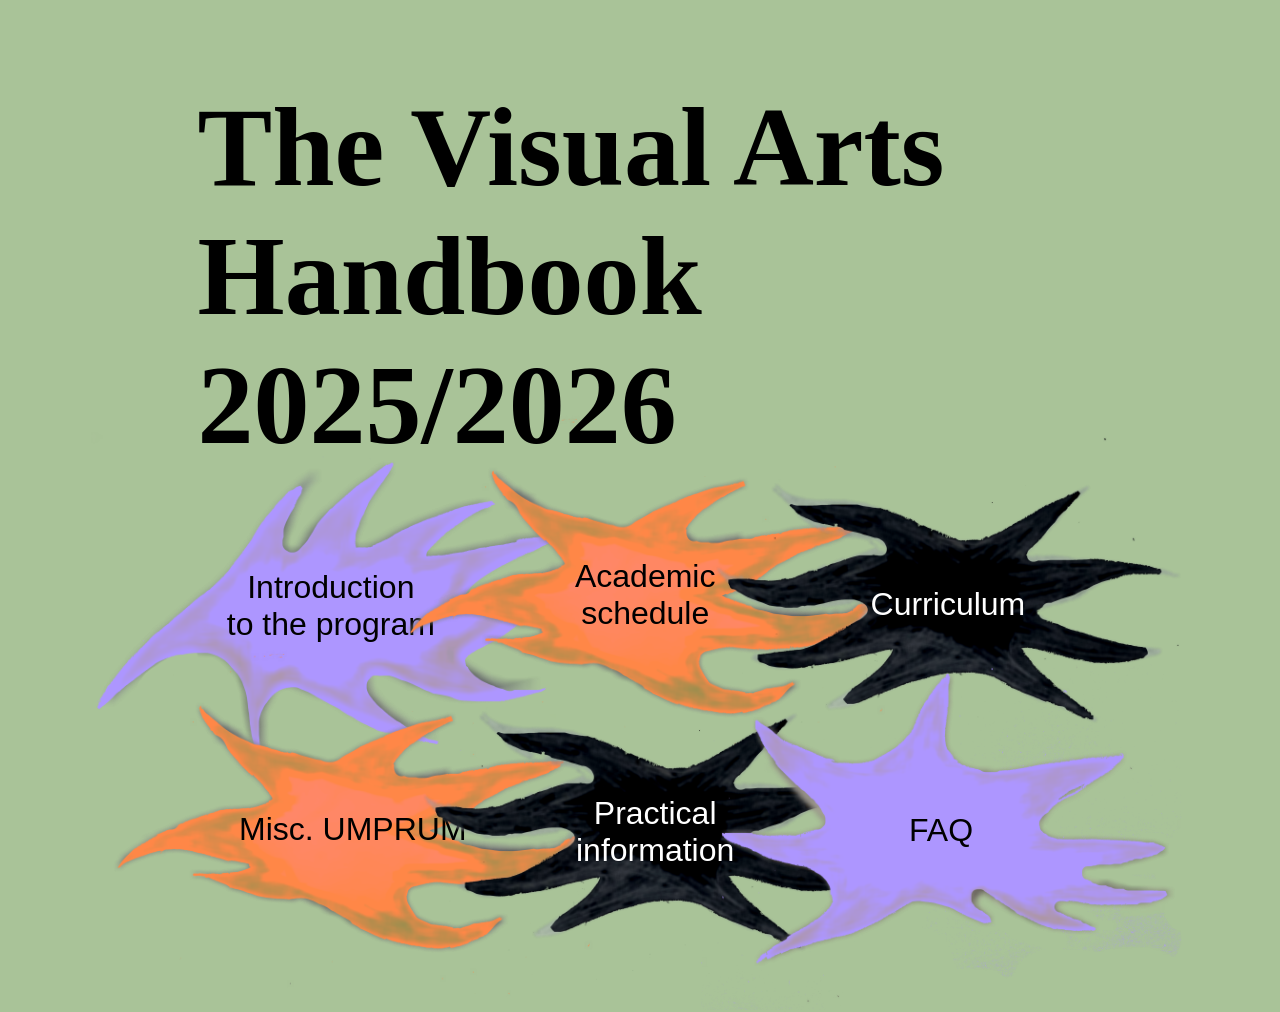
==== index.html @ 767b4739 "Adding FAQ" ====
<!DOCTYPE html>
<html lang="en">
<head>
    <meta charset="UTF-8">
    <meta name="viewport" content="width=device-width, initial-scale=1.0">
    <meta http-equiv="X-UA-Compatible" content="ie=edge">
    <link rel="stylesheet" type="text/css" href="./resources/css/index.css">
    <script src="./resources/js/script.js"></script>
    <title>Visual Arts Handbook</title>

</head>
<body>
<div class="navbar">
    <div class="nav-left">
        <a href="index.html">home</a>
    </div>
    <div class="nav-right">
    </div>
</div>
<div class="inside-body">
<div class="title-homepage">
    The Visual Arts Handbook 2025/2026
</div>
<div class="wrapper-index">
<!--    <div class="card-index" data-submenu="[{'text':'About UMPRUM','href':'intro.html'},-->
<!--                    {'text':'About VA','href':'intro.html#about-va'},-->
<!--                    {'text':'History VA','href':'intro.html#history-va'}]">-->
<!--        <p class="card-text">Introduction <br>to the program</p>-->
<!--        <img src="./resources/img/shape1.png" class="card-bg">-->
<!--    </div>-->
    <div class="card-index">
        <a href="intro.html">
        <p class="card-text">Introduction <br>to the program</p>
        <img src="./resources/img/shape1.png" class="card-bg">
        </a>
    </div>
    <div class="card-index">
        <a href="schedule.html">
        <p class="card-text">Academic <br>schedule</p>
        <img src="./resources/img/shape2.png" class="card-bg">
        </a>
    </div>
    <div class="card-index">
        <a href="curriculum.html">
        <p class="card-text" style="color: white;">Curriculum</p>
        <img src="./resources/img/shape3.png" class="card-bg">
        </a>
    </div>
    <div class="card-index">
        <a href="misc.html">
        <p class="card-text">Misc. UMPRUM</p>
        <img src="./resources/img/shape2.png" class="card-bg">
        </a>
    </div>
    <div class="card-index">
        <a href="mustknow.html" style="color: white;">
        <p class="card-text">Practical <br>information</p>
        <img src="./resources/img/shape3.png" class="card-bg">
        </a>
    </div>
<!--    <div class="card-index">-->
<!--        <p class="card-text">Life in Prague</p>-->
<!--        <img src="./resources/img/index_shape6.png" class="card-bg">-->
<!--    </div>-->
    <div class="card-index">
        <p class="card-text">FAQ</p>
        <img src="./resources/img/shape4.png" class="card-bg">


    </div>

    <ul class="card-subindex" id="global-submenu"></ul>
</div>
</div>

</body>
</html>
---- resources/css/index.css ----
/* FONTS */
@font-face {
    font-family: "Titan One";
    src: url("../fonts/TitanOne-Regular.ttf");
    font-weight: 400;
    font-style: normal;
}

@font-face {
    font-family: "Umprum";
    src: url("../fonts/umprum_regular.otf") format("opentype");
    font-weight: 400;
    font-style: normal;
}

@font-face {
    font-family: "Umprum";
    src: url("../fonts/umprum_bold.otf") format("opentype");
    font-weight: 700;
    font-style: normal;
}

@font-face {
    font-family: "Umprum";
    src: url("../fonts/umprum_regularitalic.otf") format("opentype");
    font-weight: 400;
    font-style: italic;
}

@font-face {
    font-family: "Umprum";
    src: url("../fonts/umprum_bolditalic.otf") format("opentype");
    font-weight: 700;
    font-style: italic;
}

/* STYLE */
body {
    font-family: Umprum, Arial, sans-serif;
    background-color: #a9c398;
}
h1 {
    font-size: 2rem;
}

img {
}
.section-big section{
    scroll-margin-top: 5rem;
    margin-bottom: 6rem;
}

a {
    text-decoration-line: underline;
    text-decoration-color: #9eff1f;
    text-decoration-thickness: 3px;
    color: black;
    font-weight: bold;
}

li {
    margin-bottom: 0.5rem;
}

.inside-body {
    margin: 5rem 15% 0 15%;
}
.card-subindex a {
    text-decoration: none;
    color: #9eff1f;
}

.card-text:hover {
    font-style: italic;
}

.navbar {
    position: fixed;
    top: 0;
    left: 0;
    right: 0;
    width: 100%;
    background-color: black;
    display: flex;
    justify-content: space-between;
    padding: 0.1rem 0.5rem;
    box-sizing: border-box;
    font-size: 1rem;
    z-index: 1000;
    font-size: 1.2rem;
    padding-left: 0.5rem;
    padding-right: 0.5rem;
    transform: translateY(-100%);
    border: solid 1px orangered;
}

.navbar.visible {
    transform: translateY(0); /* slide down */
}


.navbar a{
    text-decoration: none;
    color: orangered;
    border-left: solid 1px orangered;
    border-right: solid 1px orangered;
}

.nav-right {
    display: flex;
    gap: 2rem;
    padding-right: 1rem;
}
.nav-left {
    padding-right: 1rem;
}

.title-homepage {
    /*font-family: "Titan One", serif;*/
    font-family: "Umprum";
    font-weight: bold;
    position: relative;
    top: 0.2rem;
    margin: 0 auto;
    font-size: 7rem;
    padding-bottom: 3rem;
    z-index: 5;
}

.title1-section {
    font-size: 4rem;
    position: relative;
    top: 0.2rem;
    margin: 0 auto;
    padding-bottom: 2.4rem;
    z-index: 5;
}
.title2-section {
    font-size: 3rem;
    position: relative;
    top: 0.2rem;
    margin: 0 auto;
    padding-bottom: 2rem;
    z-index: 5;
}
.title3-section {
    font-size: 1.5rem;
    top: 0.2rem;
}

.subtitle1-section {
    font-size: 1.6rem;
    font-style: italic;
    line-height: 1.05;
}
.subtitle2-section {
    font-size: 1.2rem;
    line-height: 1.05;
}

.title-subsection {
    font-size: 1.2rem;
    text-decoration: underline;
    font-weight: bold;
}

.wrapper-index {
    display: grid;
    grid-template-columns: repeat(auto-fit, minmax(250px, 1fr));
    grid-gap: 3rem;
    grid-row-gap: 4rem;
    font-size: 2rem;
}

.card-index {
    box-sizing: border-box;         /* keeps border inside the min-height */
    text-align: center;
    display: flex;
    align-items: center;    /* vertical centering */
    justify-content: center; /* horizontal centering */
}
.card-index a {
    font-weight: normal;
    text-decoration: none;
}

.card-text {
    position: relative;
    z-index: 10;
}

/* background image img for the landing-page cards */
.card-bg {
    position: absolute;
    z-index: 0;
    width: 30rem;
    height: auto;
    top: 50%;
    left: 50%;
    transform: translate(-50%, -50%); /* center on the middle of the card */
    pointer-events: none; /* so it doesn’t block mouse events on the text */
    /*filter: brightness(0) invert(1);*/
}

.card-subindex {
    position: absolute;
    top: 0;          /* align with top of card-text */
    left: 100%;      /* place it to the right of card-text */
    list-style: none;
    padding: 0;
    margin: 0;
    display: none;   /* hidden until toggled */
    z-index: 1000;
}

.card-subindex li {
    background-color: black;
    color: white !important;
    padding: 8px 12px;
    /*margin: 4px 0;*/
    border-radius: 40%;
    max-width: 15rem;
    min-height: 5rem;
    text-align: center;
    font-size: 1.5rem;
}

/* visible state */
.card-subindex.show {
    display: block;
}

.corps-two-column-left {
    display: grid;
    gap: 4rem;
    grid-template-columns: 2fr 1fr;
}

.corps-two-column-right {
    display: grid;
    gap: 20px;
    grid-template-columns: 1fr 2fr;
}

.corps-column-right {
    padding: 10px;
}

.corps-two-column-thin-right {
    display: grid;
    grid-template-columns: 1fr 1fr;
    margin-left: 5rem;
    gap: 50px;
}

.corps-two-columns {
    display: grid;
    grid-template-columns: repeat(auto-fit, minmax(300px, 1fr));
    gap: 4rem;

}

.corps-calendar-item {
    /*display: grid;*/
    /*!*!*grid-template-columns: 20% 1fr; !* day number + event text *!*!*!*/
    /*!*grid-template-columns: minmax(20%, 30%) 1fr;*!*/
    display: flex;
    font-size: 0.9rem;
    margin-bottom: 4rem;
    align-items: end;
    gap: 1rem;
}

.day {
    flex: 0 0 auto;   /* width depends on content */
    max-width: 30%;   /* optional cap */
    font-size: 6rem;
    color: #9eff1f;
    line-height: 0.8;          /* prevent extra space around the digit */
    align-self: end;
    margin-bottom: -1rem;
}

.index-section {
    font-size: 4rem;
    margin-bottom: 4rem;
    border-bottom: 1rem solid #9eff1f;
    padding: 14px;

}
.index-section a {
    text-decoration: none;
}
.index-section a:hover {
    font-style: italic;
}

.faq {
    font-size: 1.2rem;
}


/* We need the alternating offsets only when there are columns, so only on laptop....*/
@media (min-width: 600px) {
    .corps-two-column-thin-right.variant-1 > :nth-child(2),
    .corps-three-columns.variant-1 > :nth-child(2) {
        margin-top: 4rem;
    }
    .corps-two-column-thin-right.variant-1 > :nth-child(5n),
    .corps-three-columns.variant-1 > :nth-child(5n) {
        margin-top: 5rem;
    }
    .corps-one-column-wave {
        display:grid;
        grid-template-columns: 1fr;
        max-width: 50rem;
        padding-right: 2rem;
    }
    .corps-one-column-wave > * {
        transition: transform 0.3s ease;
    }

    /* Default (left) */
    .corps-one-column-wave > :nth-child(4n + 1),
    .corps-one-column-wave > :nth-child(4n + 5) {
        transform: translateX(0);
    }

    /* Right-aligned group (2nd, 3rd, 4th in each cycle) */
    .corps-one-column-wave > :nth-child(4n + 2),
    .corps-one-column-wave > :nth-child(4n + 4) {
        transform: translateX(3rem);
    }
    .corps-one-column-wave > :nth-child(4n + 3) {
        transform: translateX(6rem);
    }

    .corps-align-down {
        align-self: end;
    }
    .corps-align-middle{
        align-self: center;
    }
    .corps-left-bleed{
        margin-left: -4rem;
    }
}

.corps-one-column-thin-right {
    width: 60%;
    margin-left: 5rem;
}

.corps-one-column-wide {
    width: 85%;
}

.corps-three-columns {
    display: grid;
    grid-template-columns: repeat(auto-fit, minmax(250px, 0.35fr));
    grid-gap: 3rem;
    /*grid-row-gap: 4rem;*/
    font-size: 0.9rem;
    line-height: 1.3;
}

.corps-two-column-thin-right img,
.corps-three-columns img,
.corps-two-column-left img{
    width: 120%;
    height: auto;
}
.corps-para-border {
    border: 0.1rem solid black;
    padding: 1rem;
}

.corps-left-offset {
    margin-left: 2rem;
}

.img-full-width {
    width: 100%;
    padding: 2rem 0 2rem 0;
}

.img-mid-width {
    width: 80%;
    padding: 2rem 0 2rem 0;
}
.img-banner {
    width: 100vw;
}

@media (min-width: 600px) {

}

.quote {
    font-size: 1.6rem;
    line-height: 1.1;
    margin-bottom: 3rem;
}

.diploma {
    color: #e4ffc2;
    font-style: italic;
}

@media (max-width: 480px) {
    .title-homepage {
        font-size: 3.5rem;
    }
    .inside-body{
        margin: 3rem 10% 0 10%;
    }

    .wrapper-index {
        grid-template-columns: repeat(auto-fit, minmax(100px, 1fr));
        grid-gap: 1.6rem;
        font-size: 1.5rem;
    }

    .card-bg {
        width: 13rem;
        height: auto;
    }
    .corps-two-column-left,
    .corps-two-column-right,
    .corps-two-column-thin-right {
        grid-template-columns: 1fr; /* single column */
    }
    .corps-one-column-thin-right,
    .corps-two-column-thin-right {
        width: 80%;
        margin-left: 2rem;
    }
    .corps-one-column-wide {
        width: 100%;
    }
    .card-subindex li {
        font-size: 1rem;
        max-width: 8rem;
        min-height: 3rem;

    }
    .navbar {
        font-size: 0.8rem;
    }
    .nav-right {
        gap: 0.5rem;
    };

    /* For images in grid shifted to the right */
    .corps-two-column-thin-right img{
        width: 90vw;          /* span the entire viewport width */
        max-width: none;       /* don’t restrict it */
        margin-left: -10%;    /* cancel out body/container margin */
    }

    .corps-three-columns img{
        width: 100vw;
        max-width: none;
        margin-left: -10%;
    }

    .quote {
        font-size: 1.4rem;
    }
    .title1-section{
        font-size: 3rem;
    }
    .title2-section {
        font-size: 2rem;
    }


}
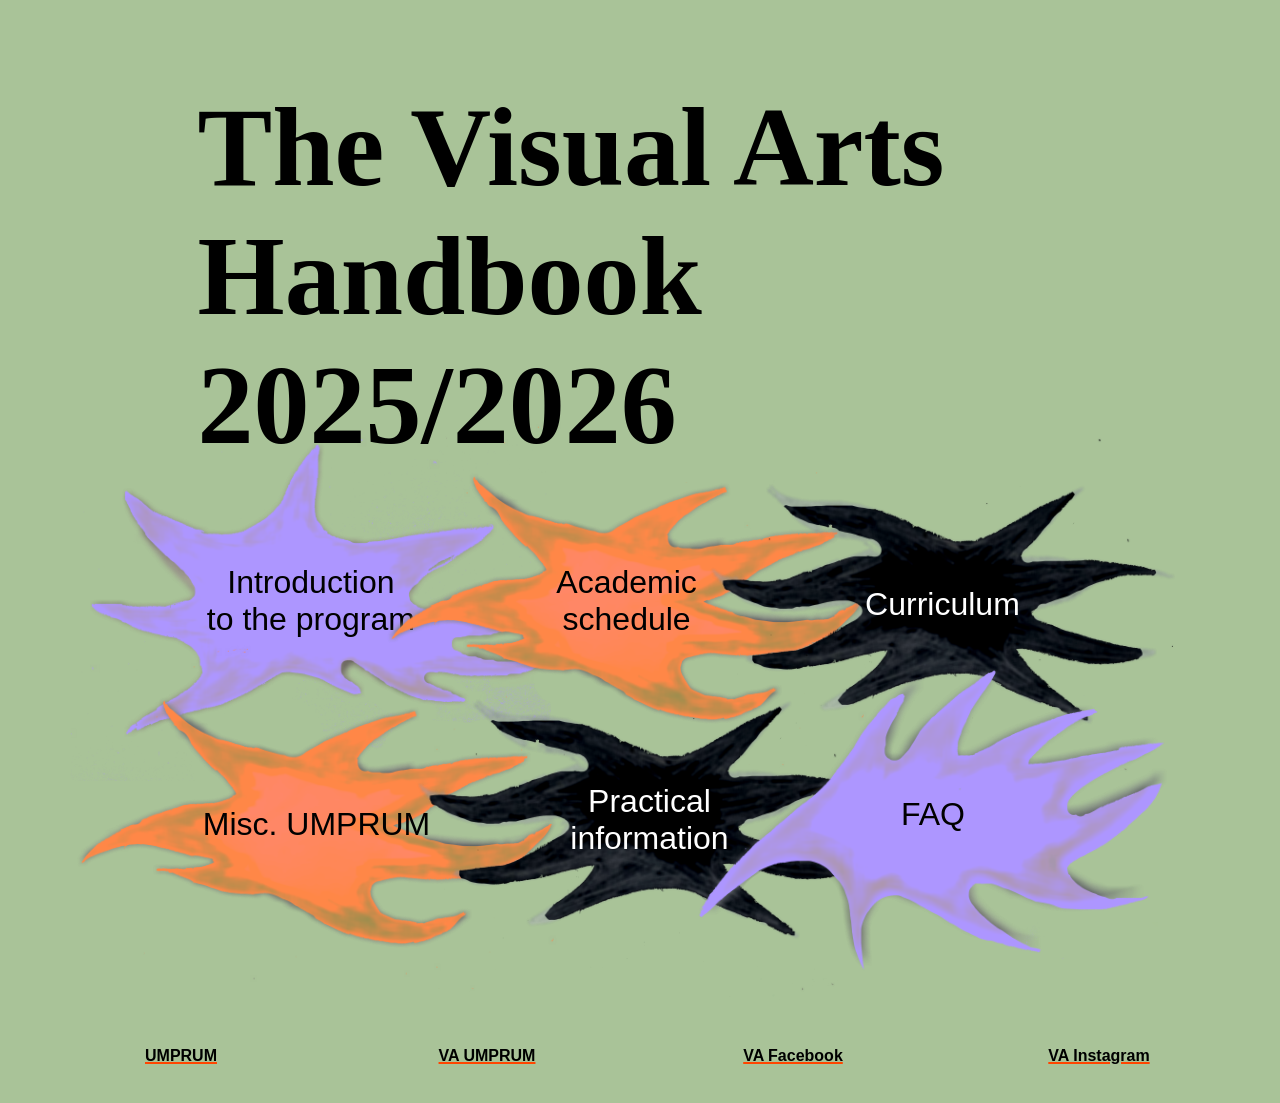
==== commit af27358c: "last changes" ====
--- a/index.html
+++ b/index.html
@@ -20,7 +20,7 @@
 </div>
 <div class="inside-body">
 <div class="title-homepage">
-    The Visual Arts Handbook 2025/2026
+    The  Visual Arts Handbook 2025/2026
 </div>
 <div class="wrapper-index">
 <!--    <div class="card-index" data-submenu="[{'text':'About UMPRUM','href':'intro.html'},-->
@@ -32,7 +32,7 @@
     <div class="card-index">
         <a href="intro.html">
         <p class="card-text">Introduction <br>to the program</p>
-        <img src="./resources/img/shape1.png" class="card-bg">
+        <img src="./resources/img/shape4.png" class="card-bg">
         </a>
     </div>
     <div class="card-index">
@@ -64,15 +64,23 @@
 <!--        <img src="./resources/img/index_shape6.png" class="card-bg">-->
 <!--    </div>-->
     <div class="card-index">
+        <a href="faq.html">
         <p class="card-text">FAQ</p>
-        <img src="./resources/img/shape4.png" class="card-bg">
-
+        <img src="./resources/img/shape1.png" class="card-bg">
+        </a>
 
     </div>
 
     <ul class="card-subindex" id="global-submenu"></ul>
 </div>
 </div>
+<footer class="footer">
+
+    <a class="footer-box" href="http://www.umprum.cz/en/">UMPRUM</a>
+    <a class="footer-box" href="http://www.umprum.cz/en/web/applicant/ma-program-in-english">VA UMPRUM</a>
+    <a class="footer-box" href="https://www.facebook.com/visualartsumprum/">VA Facebook</a>
+    <a class="footer-box" href="https://www.instagram.com/vaumprum">VA Instagram</a>
+</footer>
 
 </body>
 </html>
--- a/resources/css/index.css
+++ b/resources/css/index.css
@@ -46,7 +46,7 @@
 
 img {
 }
-.section-big section{
+.section-big {
     scroll-margin-top: 5rem;
     margin-bottom: 6rem;
 }
@@ -89,10 +89,8 @@
     font-size: 1rem;
     z-index: 1000;
     font-size: 1.2rem;
-    padding-left: 0.5rem;
-    padding-right: 0.5rem;
     transform: translateY(-100%);
-    border: solid 1px orangered;
+    border: solid 1px #f68e56;
 }
 
 .navbar.visible {
@@ -114,6 +112,7 @@
 }
 .nav-left {
     padding-right: 1rem;
+    padding-left:1rem;
 }
 
 .title-homepage {
@@ -287,8 +286,8 @@
     margin-bottom: 4rem;
     border-bottom: 1rem solid #9eff1f;
     padding: 14px;
-
-}
+}
+
 .index-section a {
     text-decoration: none;
 }
@@ -408,6 +407,24 @@
     font-style: italic;
 }
 
+.footer {
+    display: flex;
+    justify-content: space-between; /* spread across row */
+    margin-top: 8rem;
+    padding: 20px;
+}
+
+.footer-box {
+    flex: 1; /* each box takes equal space */
+    text-align: center; /* center text horizontally */
+    color: black;
+    padding: 10px;
+    text-decoration-line: underline;
+    text-decoration-color: orangered;
+    text-decoration-thickness: 2px;
+}
+
+
 @media (max-width: 480px) {
     .title-homepage {
         font-size: 3.5rem;
@@ -418,12 +435,12 @@
 
     .wrapper-index {
         grid-template-columns: repeat(auto-fit, minmax(100px, 1fr));
-        grid-gap: 1.6rem;
-        font-size: 1.5rem;
+        grid-gap: 1.8rem;
+        font-size: 1.2rem;
     }
 
     .card-bg {
-        width: 13rem;
+        width: 15rem;
         height: auto;
     }
     .corps-two-column-left,
@@ -474,6 +491,9 @@
     .title2-section {
         font-size: 2rem;
     }
+    .index-section {
+        font-size: 3rem;
+    }
 
 
 }
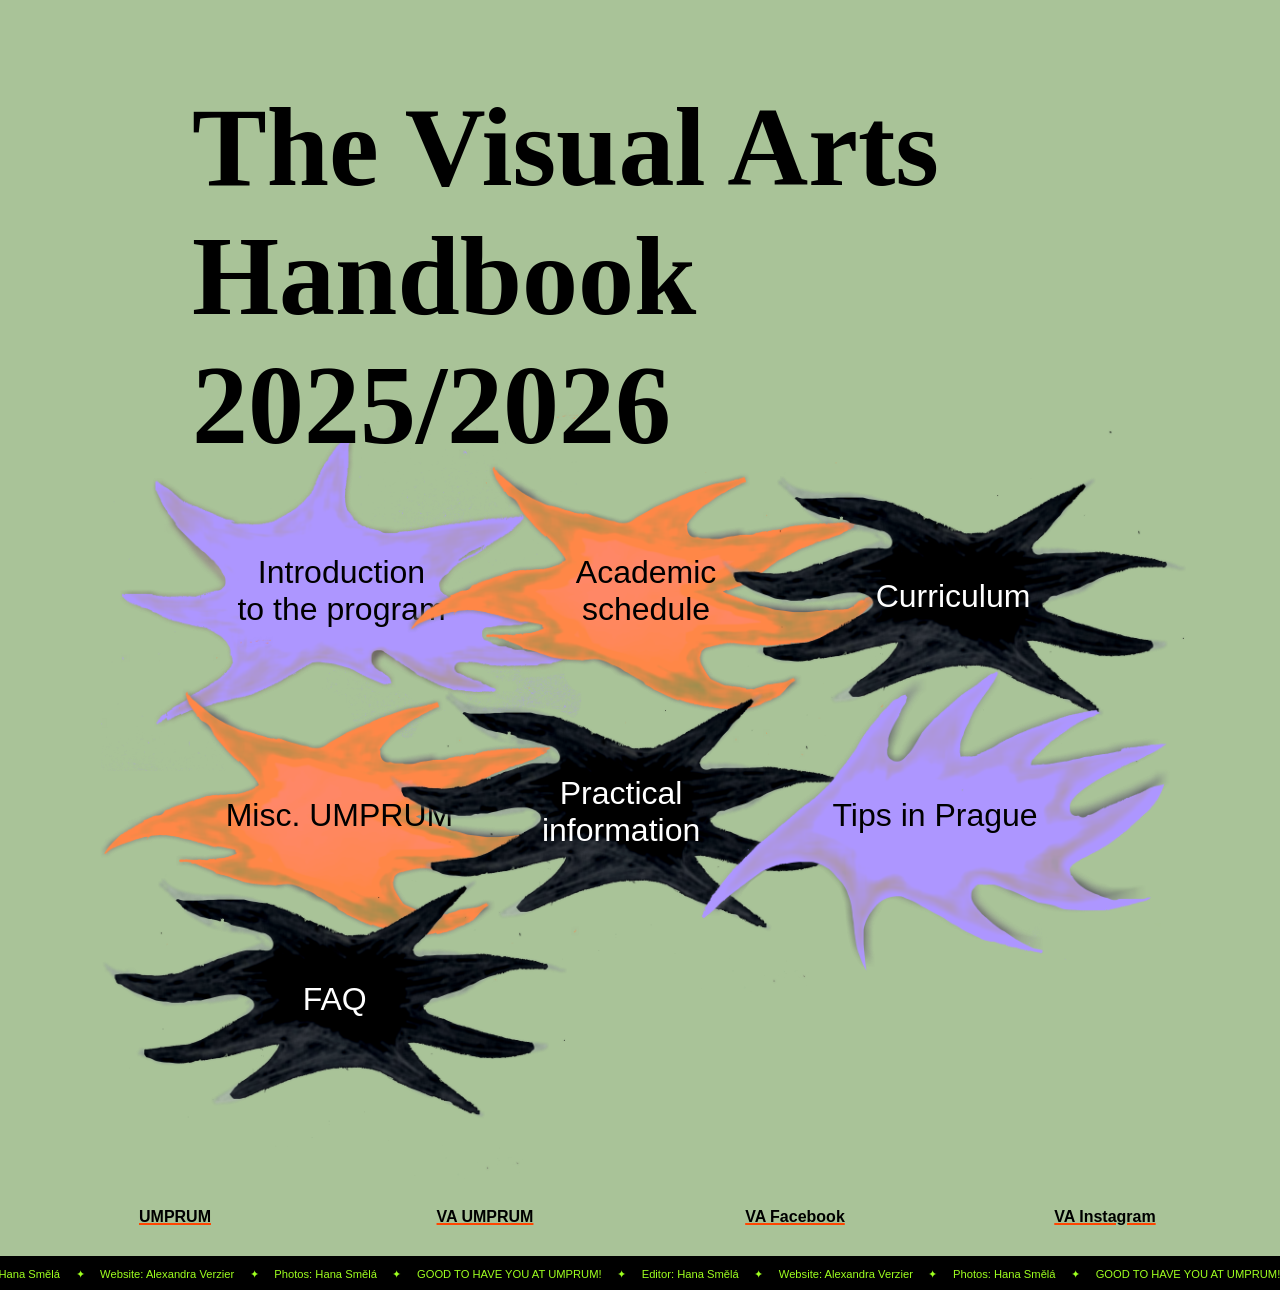
==== commit aa7cc87d: "WIP - landing page and Praha page" ====
--- a/index.html
+++ b/index.html
@@ -59,14 +59,16 @@
         <img src="./resources/img/shape3.png" class="card-bg">
         </a>
     </div>
-<!--    <div class="card-index">-->
-<!--        <p class="card-text">Life in Prague</p>-->
-<!--        <img src="./resources/img/index_shape6.png" class="card-bg">-->
-<!--    </div>-->
     <div class="card-index">
-        <a href="faq.html">
+        <a href="praha.html">
+        <p class="card-text">Tips in Prague</p>
+        <img src="./resources/img/shape1.png" class="card-bg">
+        </a>
+    </div>
+    <div class="card-index">
+        <a href="faq.html" style="color: white;">
         <p class="card-text">FAQ</p>
-        <img src="./resources/img/shape1.png" class="card-bg">
+        <img src="./resources/img/shape3.png" class="card-bg">
         </a>
 
     </div>
@@ -80,7 +82,16 @@
     <a class="footer-box" href="http://www.umprum.cz/en/web/applicant/ma-program-in-english">VA UMPRUM</a>
     <a class="footer-box" href="https://www.facebook.com/visualartsumprum/">VA Facebook</a>
     <a class="footer-box" href="https://www.instagram.com/vaumprum">VA Instagram</a>
+
 </footer>
+<footer>
+<div class="footer-scroll">
+    <div class="credits">
+        <span> Editor: Hana Smělá  &nbsp; &nbsp; ✦ &nbsp; &nbsp; Website: Alexandra Verzier  &nbsp; &nbsp; ✦ &nbsp; &nbsp; Photos: Hana Smělá  &nbsp; &nbsp; ✦ &nbsp; &nbsp; GOOD TO HAVE YOU AT UMPRUM! &nbsp; &nbsp; ✦ &nbsp; &nbsp;</span>
+    </div>
+</div>
+</footer>
+
 
 </body>
 </html>
--- a/resources/css/index.css
+++ b/resources/css/index.css
@@ -36,9 +36,32 @@
 }
 
 /* STYLE */
+
+html {
+    margin: 0;
+    padding: 0;
+    overflow-x: hidden; /* stop horizontal scrollbar */
+}
+
+footer {
+    margin: 0;
+    padding: 0;
+}
+
+
+footer {
+    margin: 0;
+    padding: 0;
+}
+
+
 body {
     font-family: Umprum, Arial, sans-serif;
     background-color: #a9c398;
+    margin: 0;
+    padding: 0;
+    overflow-x: hidden; /* stop horizontal scrollbar */
+
 }
 h1 {
     font-size: 2rem;
@@ -284,7 +307,7 @@
 .index-section {
     font-size: 4rem;
     margin-bottom: 4rem;
-    border-bottom: 1rem solid #9eff1f;
+    border-bottom: 1rem solid orangered;
     padding: 14px;
 }
 
@@ -297,6 +320,33 @@
 
 .faq {
     font-size: 1.2rem;
+}
+
+.title4-section {
+    text-decoration-line: underline;
+    text-decoration-color: black;
+    text-decoration-thickness: 1px;
+}
+
+
+.footer-scroll {
+    /*position: fixed;*/
+    bottom: 0;
+    left: 0;
+    width: 100vw;
+    background: black;
+    color: #9eff1f;
+    overflow: hidden;
+    white-space: nowrap;
+    /*padding: 0.5rem 2rem;*/
+    margin-bottom: 0;
+    padding: 0.5rem 0;
+}
+
+.credits {
+    font-size: 0.7rem;
+    display: inline-block;
+    white-space: nowrap;
 }
 
 
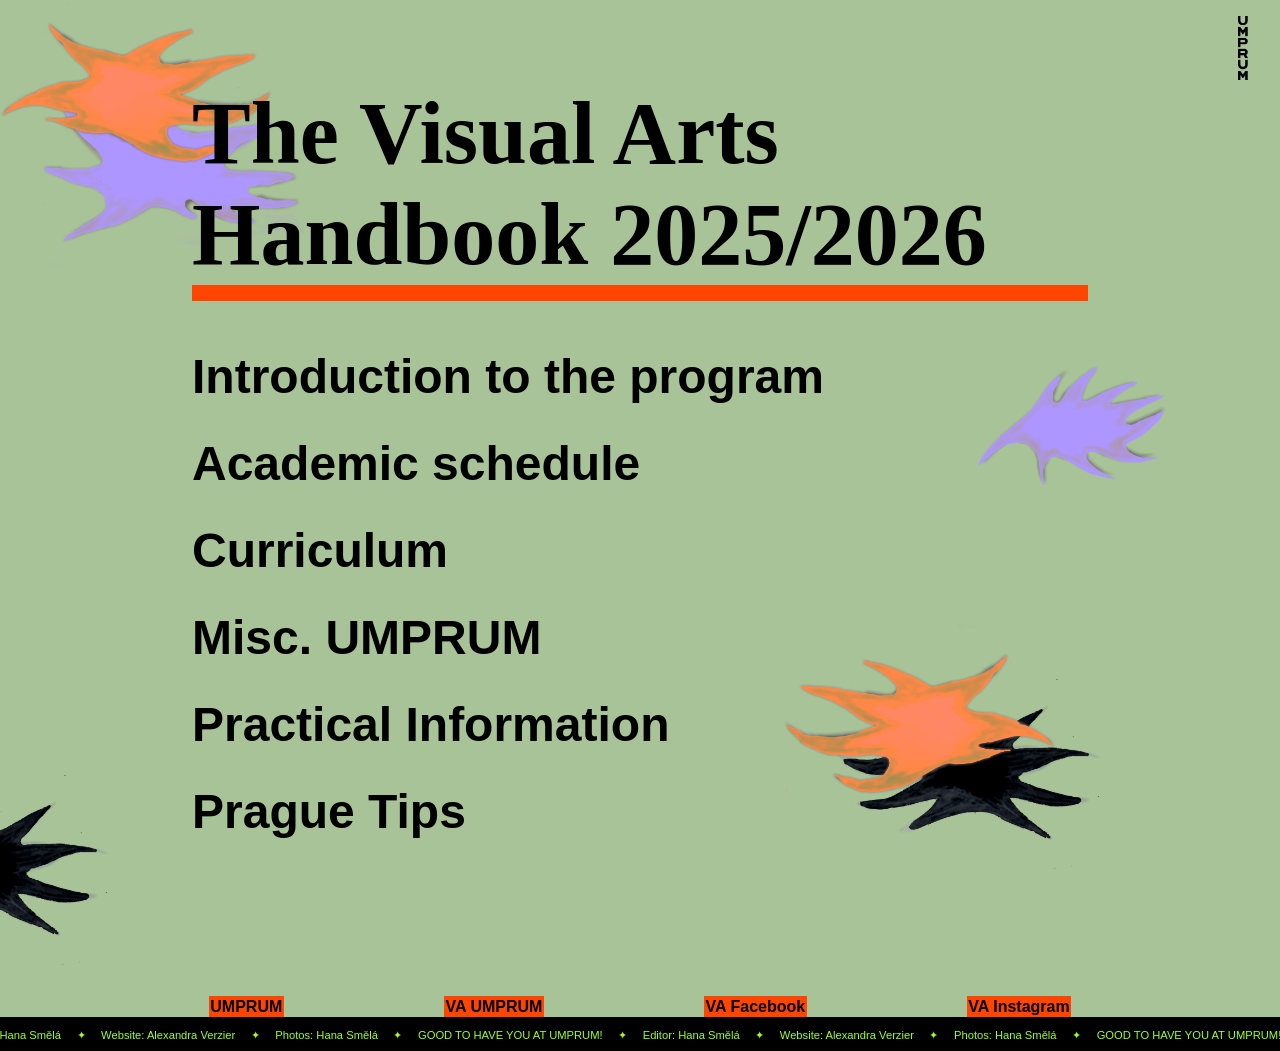
==== commit c0f696c1: "update from Hana request" ====
--- a/index.html
+++ b/index.html
@@ -18,62 +18,126 @@
     <div class="nav-right">
     </div>
 </div>
+<img src="resources/img/shape4.png" class="bg-illus illus-2">
+
+<img src="resources/img/shape2.png" class="bg-illus illus-1">
+<img src="resources/img/shape3.png" class="bg-illus illus-3">
+<img src="resources/img/shape1.png" class="bg-illus illus-4">
+<img src="resources/img/shape3.png" class="bg-illus illus-6">
+
+<img src="resources/img/shape5.png" class="bg-illus illus-5">
+
+
+<img src="resources/img/umprum_logo.png" class="logo">
+
 <div class="inside-body">
 <div class="title-homepage">
     The  Visual Arts Handbook 2025/2026
 </div>
-<div class="wrapper-index">
-<!--    <div class="card-index" data-submenu="[{'text':'About UMPRUM','href':'intro.html'},-->
-<!--                    {'text':'About VA','href':'intro.html#about-va'},-->
-<!--                    {'text':'History VA','href':'intro.html#history-va'}]">-->
-<!--        <p class="card-text">Introduction <br>to the program</p>-->
-<!--        <img src="./resources/img/shape1.png" class="card-bg">-->
-<!--    </div>-->
-    <div class="card-index">
-        <a href="intro.html">
-        <p class="card-text">Introduction <br>to the program</p>
-        <img src="./resources/img/shape4.png" class="card-bg">
-        </a>
-    </div>
-    <div class="card-index">
-        <a href="schedule.html">
-        <p class="card-text">Academic <br>schedule</p>
-        <img src="./resources/img/shape2.png" class="card-bg">
-        </a>
-    </div>
-    <div class="card-index">
-        <a href="curriculum.html">
-        <p class="card-text" style="color: white;">Curriculum</p>
-        <img src="./resources/img/shape3.png" class="card-bg">
-        </a>
-    </div>
-    <div class="card-index">
-        <a href="misc.html">
-        <p class="card-text">Misc. UMPRUM</p>
-        <img src="./resources/img/shape2.png" class="card-bg">
-        </a>
-    </div>
-    <div class="card-index">
-        <a href="mustknow.html" style="color: white;">
-        <p class="card-text">Practical <br>information</p>
-        <img src="./resources/img/shape3.png" class="card-bg">
-        </a>
-    </div>
-    <div class="card-index">
-        <a href="praha.html">
-        <p class="card-text">Tips in Prague</p>
-        <img src="./resources/img/shape1.png" class="card-bg">
-        </a>
-    </div>
-    <div class="card-index">
-        <a href="faq.html" style="color: white;">
-        <p class="card-text">FAQ</p>
-        <img src="./resources/img/shape3.png" class="card-bg">
-        </a>
 
+    <div class="wrapper-v2">
+        <div class="wrapper-v2-section">
+            <div class="title2-section"><a href="intro.html">Introduction to the program</a></div>
+            <div class="wrapper-v2-subsection">
+                <a href="intro.html#about-umprum">About UMPRUM</a><br>
+                <a href="intro.html#about-va">About VA</a><br>
+                <a href="intro.html#structure-va">Structure</a><br>
+                <a href="intro.html#history-va">History</a><br>
+                <a href="intro.html#graduates-va">Graduates</a><br>
+            </div>
+        </div>
+        <div class="wrapper-v2-section">
+            <div class="title2-section"><a href="schedule.html">Academic schedule</a></div>
+            <div class="wrapper-v2-subsection">
+                <a href="schedule.html#intro">Intro</a><br>
+                <a href="schedule.html#calendar2025">2025</a><br>
+                <a href="schedule.html#calendar2026">2026</a><br>
+            </div>
+        </div>
+        <div class="wrapper-v2-section">
+            <div class="title2-section"><a href="curriculum.html">Curriculum</a></div>
+            <div class="wrapper-v2-subsection">
+                <a href="curriculum.html#va-curricula">Curriculum per year</a><br>
+                <a href="curriculum.html#consultations">Consultations</a><br>
+                <a href="curriculum.html#lectures">Lectures and Seminars</a><br>
+                <a href="curriculum.html#electives">Electives</a><br>
+            </div>
+        </div>
+        <div class="wrapper-v2-section">
+            <div class="title2-section"><a href="misc.html">Misc. UMPRUM</a></div>
+            <div class="wrapper-v2-subsection">
+                <a href="misc.html#workshops">Workshops</a><br>
+                <a href="misc.html#grading">Grading System at UMPRUM</a><br>
+                <a href="misc.html#rightsrespo">Rights and Responsabilities</a><br>
+            </div>
+        </div>
+        <div class="wrapper-v2-section">
+            <div class="title2-section"><a href="mustknow.html.html">Practical Information</a></div>
+            <div class="wrapper-v2-subsection">
+                <a href="mustknow.html#mustknow">Must know</a><br>
+                <a href="mustknow.html#services">Services UMPRUM offers to its students </a><br>
+                <a href="misc.html#other">Other useful information</a><br>
+            </div>
+        </div>
+        <div class="wrapper-v2-section">
+            <div class="title2-section"><a href="mustknow.html">Prague Tips</a></div>
+            <div class="wrapper-v2-subsection">
+                <a href="praha.html#schools"> Prague Libraries and other Prague Art and Architecture Schools </a><br>
+                <a href="praha.html#supplies"> Art supplies, paper providers, and other useful shops </a><br>
+                <a href="misc.html#galleries">Prague Galleries</a><br>
+            </div>
+        </div>
     </div>
 
-    <ul class="card-subindex" id="global-submenu"></ul>
+
+<!--<div class="wrapper-index">-->
+
+
+
+<!--    <div class="card-index">-->
+<!--        <a href="intro.html">-->
+<!--        <p class="card-text">Introduction <br>to the program</p>-->
+<!--        <img src="./resources/img/shape4.png" class="card-bg">-->
+<!--        </a>-->
+<!--    </div>-->
+<!--    <div class="card-index">-->
+<!--        <a href="schedule.html">-->
+<!--        <p class="card-text">Academic <br>schedule</p>-->
+<!--        <img src="./resources/img/shape2.png" class="card-bg">-->
+<!--        </a>-->
+<!--    </div>-->
+<!--    <div class="card-index">-->
+<!--        <a href="curriculum.html">-->
+<!--        <p class="card-text" style="color: white;">Curriculum</p>-->
+<!--        <img src="./resources/img/shape3.png" class="card-bg">-->
+<!--        </a>-->
+<!--    </div>-->
+<!--    <div class="card-index">-->
+<!--        <a href="misc.html">-->
+<!--        <p class="card-text">Misc. UMPRUM</p>-->
+<!--        <img src="./resources/img/shape2.png" class="card-bg">-->
+<!--        </a>-->
+<!--    </div>-->
+<!--    <div class="card-index">-->
+<!--        <a href="mustknow.html" style="color: white;">-->
+<!--        <p class="card-text">Practical <br>information</p>-->
+<!--        <img src="./resources/img/shape3.png" class="card-bg">-->
+<!--        </a>-->
+<!--    </div>-->
+<!--    <div class="card-index">-->
+<!--        <a href="praha.html">-->
+<!--        <p class="card-text">Tips in Prague</p>-->
+<!--        <img src="./resources/img/shape1.png" class="card-bg">-->
+<!--        </a>-->
+<!--    </div>-->
+<!--    <div class="card-index">-->
+<!--        <a href="faq.html" style="color: white;">-->
+<!--        <p class="card-text">FAQ</p>-->
+<!--        <img src="./resources/img/shape3.png" class="card-bg">-->
+<!--        </a>-->
+
+<!--    </div>-->
+
 </div>
 </div>
 <footer class="footer">
--- a/resources/css/index.css
+++ b/resources/css/index.css
@@ -48,27 +48,44 @@
     padding: 0;
 }
 
-
-footer {
-    margin: 0;
-    padding: 0;
-}
-
-
 body {
     font-family: Umprum, Arial, sans-serif;
     background-color: #a9c398;
     margin: 0;
     padding: 0;
     overflow-x: hidden; /* stop horizontal scrollbar */
+    position: relative;
 
 }
 h1 {
     font-size: 2rem;
 }
 
-img {
-}
+
+.bg-illus {
+    position: absolute;
+    z-index: -1; /* keep behind content */
+    width: 17rem;
+}
+
+.illus-1 { top: -0.5rem; left: 0rem; }
+.illus-2 { top: 4rem; left: 2rem; }
+.illus-3 { bottom: 5rem; left: -10rem; }
+.illus-4 { top: 22rem; right: 7rem; width: 12rem;}
+.illus-5 { bottom: 14rem; right: 14rem;}
+.illus-6 { bottom: 11rem; right: 11rem;}
+
+
+
+.logo {
+    position: absolute;
+    z-index: -1; /* keep behind content */
+    top: 1rem;
+    right: 2rem;
+    height: 4rem;
+    width: auto;
+}
+
 .section-big {
     scroll-margin-top: 5rem;
     margin-bottom: 6rem;
@@ -145,9 +162,11 @@
     position: relative;
     top: 0.2rem;
     margin: 0 auto;
-    font-size: 7rem;
-    padding-bottom: 3rem;
+    font-size: 5.5rem;
+    margin-bottom: 3rem;
     z-index: 5;
+    border-bottom: 1rem solid orangered;
+
 }
 
 .title1-section {
@@ -166,6 +185,7 @@
     padding-bottom: 2rem;
     z-index: 5;
 }
+
 .title3-section {
     font-size: 1.5rem;
     top: 0.2rem;
@@ -185,6 +205,28 @@
     font-size: 1.2rem;
     text-decoration: underline;
     font-weight: bold;
+}
+
+.wrapper-v2-section:hover  .wrapper-v2-subsection{
+    max-height: 14rem;
+
+}
+.wrapper-v2-subsection {
+    font-size: 1.5rem;
+        max-height: 0;
+        overflow: hidden;
+        transition: max-height 0.4s ease;
+        padding-left: 2rem;
+}
+
+.wrapper-v2-subsection a {
+    text-decoration: none;
+    font-weight: normal;
+}
+
+.wrapper-v2-section a {
+    text-decoration: none;
+    /*font-weight: normal;*/
 }
 
 .wrapper-index {
@@ -352,6 +394,7 @@
 
 /* We need the alternating offsets only when there are columns, so only on laptop....*/
 @media (min-width: 600px) {
+
     .corps-two-column-thin-right.variant-1 > :nth-child(2),
     .corps-three-columns.variant-1 > :nth-child(2) {
         margin-top: 4rem;
@@ -457,25 +500,51 @@
     font-style: italic;
 }
 
+/*.footer {*/
+/*    display: flex;*/
+/*    justify-content: space-between; !* spread across row *!*/
+/*    margin-top: 8rem;*/
+/*    padding: 20px;*/
+/*}*/
+
+/*.footer-box {*/
+/*    flex: 1; */
+/*    text-align: center;*/
+/*    color: black;*/
+/*    padding: 10px;*/
+/*    text-decoration-line:  none;*/
+
+/*}*/
+
 .footer {
     display: flex;
-    justify-content: space-between; /* spread across row */
+    justify-content: center;
+    align-items: center;
+    gap: 10rem;
     margin-top: 8rem;
-    padding: 20px;
+    /*padding: 10px;*/
+    flex-wrap: nowrap;
+    font-size: 1rem;
 }
 
 .footer-box {
-    flex: 1; /* each box takes equal space */
-    text-align: center; /* center text horizontally */
+    display: inline-block;
+    background-color: orangered;
     color: black;
-    padding: 10px;
-    text-decoration-line: underline;
-    text-decoration-color: orangered;
-    text-decoration-thickness: 2px;
-}
+    padding: 0.1rem 0.1rem;
+    text-decoration: none;
+}
+
 
 
 @media (max-width: 480px) {
+    .footer {
+        font-size: 0.8rem;
+        gap: 2rem;
+    }
+    .bg-illus {
+        width: 10rem;
+    }
     .title-homepage {
         font-size: 3.5rem;
     }
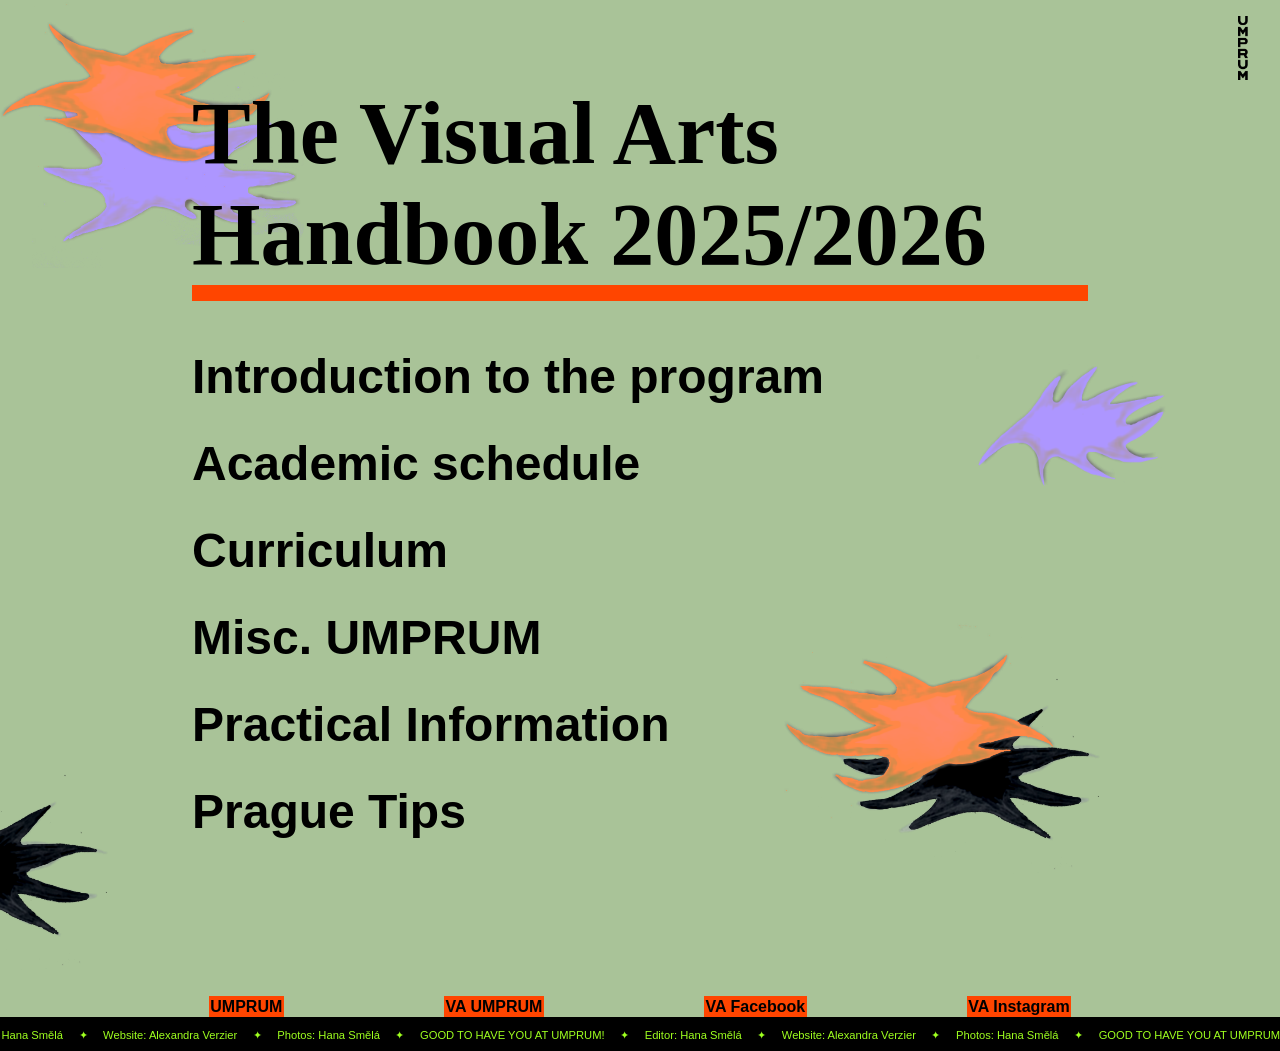
==== commit e701e212: "small errors" ====
--- a/index.html
+++ b/index.html
@@ -72,7 +72,7 @@
             </div>
         </div>
         <div class="wrapper-v2-section">
-            <div class="title2-section"><a href="mustknow.html.html">Practical Information</a></div>
+            <div class="title2-section"><a href="mustknow.html">Practical Information</a></div>
             <div class="wrapper-v2-subsection">
                 <a href="mustknow.html#mustknow">Must know</a><br>
                 <a href="mustknow.html#services">Services UMPRUM offers to its students </a><br>
@@ -80,7 +80,7 @@
             </div>
         </div>
         <div class="wrapper-v2-section">
-            <div class="title2-section"><a href="mustknow.html">Prague Tips</a></div>
+            <div class="title2-section"><a href="praha.html">Prague Tips</a></div>
             <div class="wrapper-v2-subsection">
                 <a href="praha.html#schools"> Prague Libraries and other Prague Art and Architecture Schools </a><br>
                 <a href="praha.html#supplies"> Art supplies, paper providers, and other useful shops </a><br>
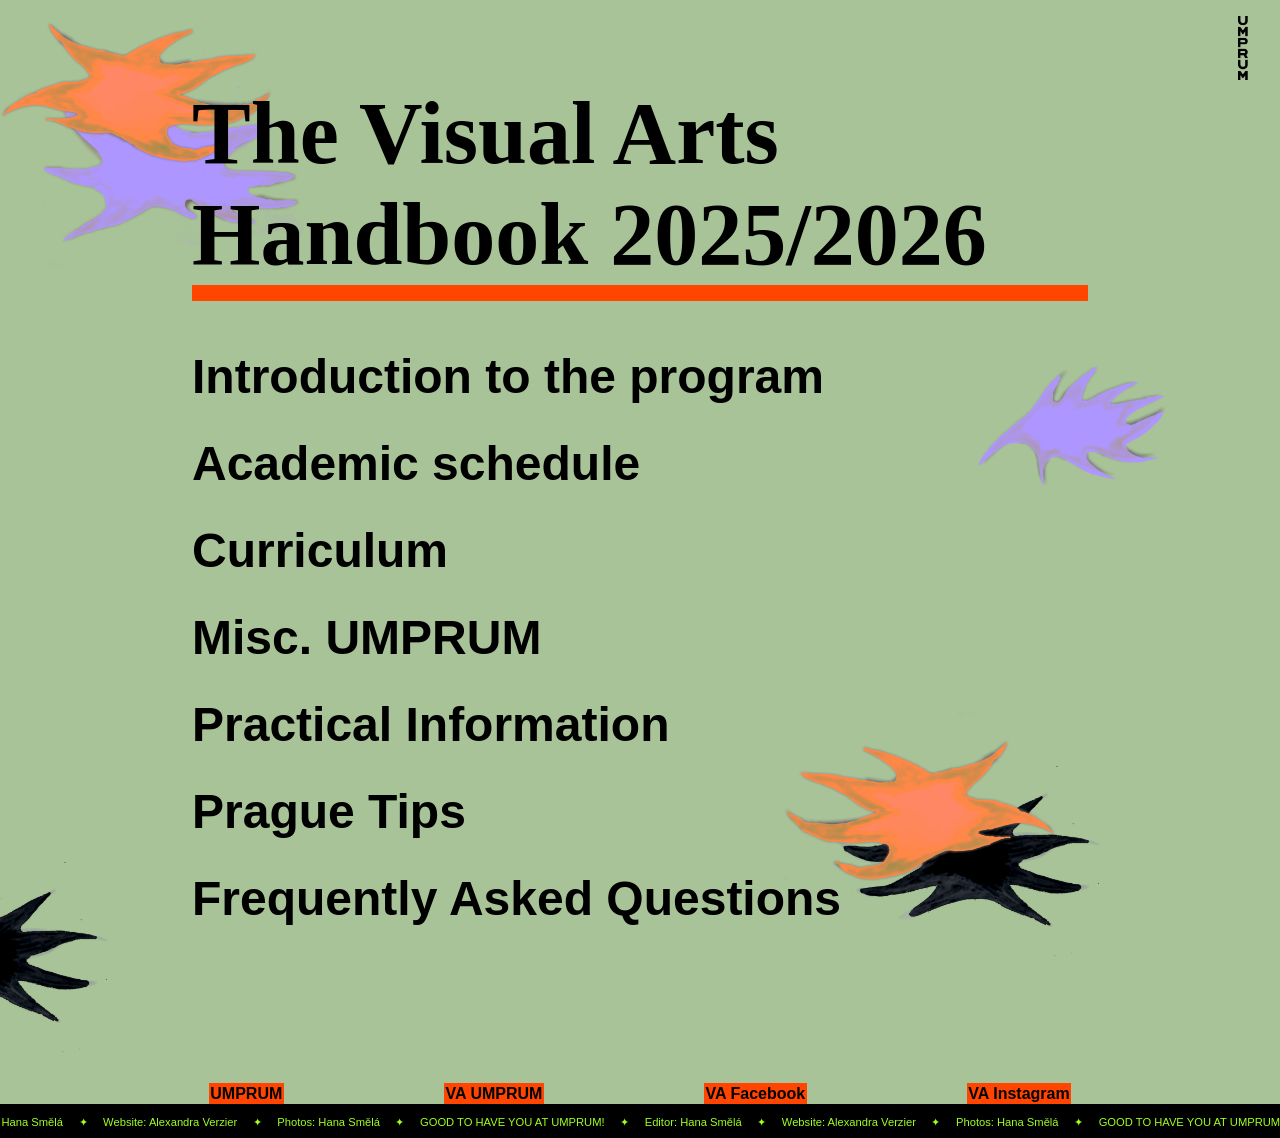
==== commit 7733dc04: "faq" ====
--- a/index.html
+++ b/index.html
@@ -87,6 +87,12 @@
                 <a href="misc.html#galleries">Prague Galleries</a><br>
             </div>
         </div>
+        <div class="wrapper-v2-section">
+            <div class="title2-section"><a href="faq.html">Frequently Asked Questions</a></div>
+            <div class="wrapper-v2-subsection">
+                <a href="faq.html"> FAQ and quick link to answers </a><br>
+            </div>
+        </div>
     </div>
 
 
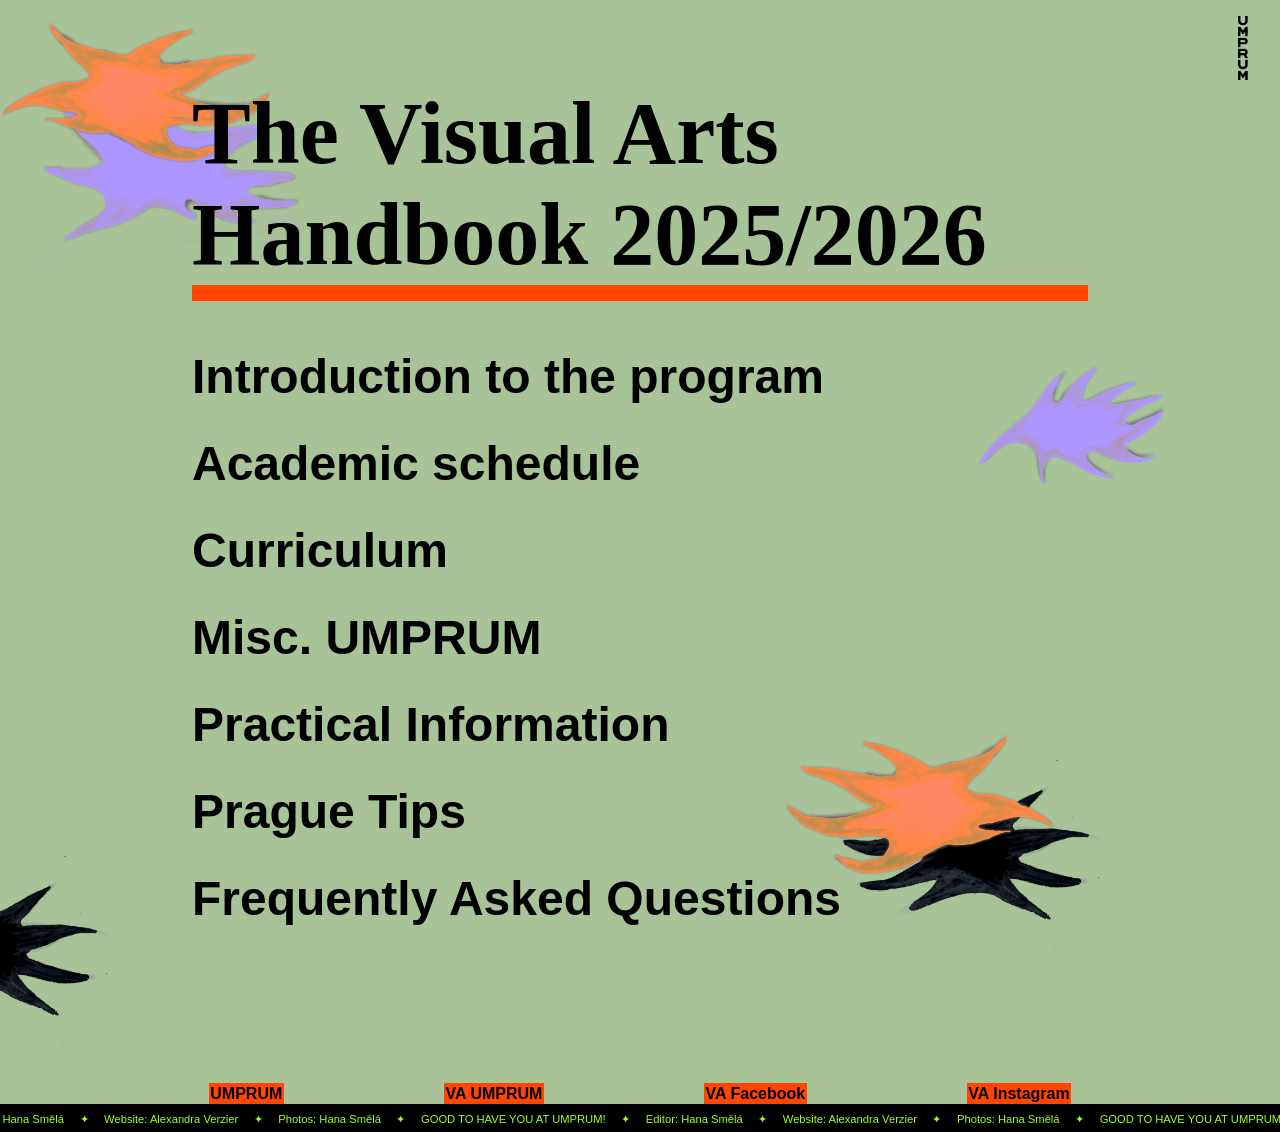
==== commit 0a7bb67e: "Mobile-ready" ====
--- a/index.html
+++ b/index.html
@@ -21,11 +21,10 @@
 <img src="resources/img/shape4.png" class="bg-illus illus-2">
 
 <img src="resources/img/shape2.png" class="bg-illus illus-1">
-<img src="resources/img/shape3.png" class="bg-illus illus-3">
 <img src="resources/img/shape1.png" class="bg-illus illus-4">
 <img src="resources/img/shape3.png" class="bg-illus illus-6">
-
 <img src="resources/img/shape5.png" class="bg-illus illus-5">
+<img src="resources/img/shape3.png" class="bg-illus illus-3">
 
 
 <img src="resources/img/umprum_logo.png" class="logo">
--- a/resources/css/index.css
+++ b/resources/css/index.css
@@ -141,8 +141,6 @@
 .navbar a{
     text-decoration: none;
     color: orangered;
-    border-left: solid 1px orangered;
-    border-right: solid 1px orangered;
 }
 
 .nav-right {
@@ -150,9 +148,15 @@
     gap: 2rem;
     padding-right: 1rem;
 }
+
+.nav-right a {
+    padding: 0 0 0 0.4rem;
+    border-left: solid 1px orangered;
+}
+
 .nav-left {
     padding-right: 1rem;
-    padding-left:1rem;
+    padding-left: 1rem;
 }
 
 .title-homepage {
@@ -177,6 +181,14 @@
     padding-bottom: 2.4rem;
     z-index: 5;
 }
+
+.index-section {
+    font-size: 4rem;
+    margin-bottom: 4rem;
+    border-bottom: 1rem solid orangered;
+    padding: 14px;
+}
+
 .title2-section {
     font-size: 3rem;
     position: relative;
@@ -190,6 +202,7 @@
     font-size: 1.5rem;
     top: 0.2rem;
 }
+
 
 .subtitle1-section {
     font-size: 1.6rem;
@@ -346,13 +359,6 @@
     margin-bottom: -1rem;
 }
 
-.index-section {
-    font-size: 4rem;
-    margin-bottom: 4rem;
-    border-bottom: 1rem solid orangered;
-    padding: 14px;
-}
-
 .index-section a {
     text-decoration: none;
 }
@@ -382,7 +388,7 @@
     white-space: nowrap;
     /*padding: 0.5rem 2rem;*/
     margin-bottom: 0;
-    padding: 0.5rem 0;
+    padding: 0.3rem 0;
 }
 
 .credits {
@@ -394,6 +400,7 @@
 
 /* We need the alternating offsets only when there are columns, so only on laptop....*/
 @media (min-width: 600px) {
+
 
     .corps-two-column-thin-right.variant-1 > :nth-child(2),
     .corps-three-columns.variant-1 > :nth-child(2) {
@@ -483,10 +490,6 @@
 }
 .img-banner {
     width: 100vw;
-}
-
-@media (min-width: 600px) {
-
 }
 
 .quote {
@@ -538,13 +541,30 @@
 
 
 @media (max-width: 480px) {
+    .nav-left {
+        padding-left: 0.1rem;
+        padding-right: 0.4rem;
+    }
+    .logo {
+        right: 1rem;
+        height: 3rem;
+    }
+    .bg-illus {
+        width: 10rem;
+    }
+
+    .illus-1 { top: -1rem; left: 0rem; }
+    .illus-2 { top: 2rem; left: 1rem; }
+    .illus-3 { bottom: 5rem; left: -5rem; }
+    .illus-4 { top: 30rem; right: 1rem; width: 8rem;}
+    .illus-5 { bottom: 7rem; left: 0.1rem;}
+    .illus-6 { display: none; }
+
     .footer {
         font-size: 0.8rem;
         gap: 2rem;
     }
-    .bg-illus {
-        width: 10rem;
-    }
+
     .title-homepage {
         font-size: 3.5rem;
     }
@@ -611,7 +631,7 @@
         font-size: 2rem;
     }
     .index-section {
-        font-size: 3rem;
+        font-size: 2rem;
     }
 
 
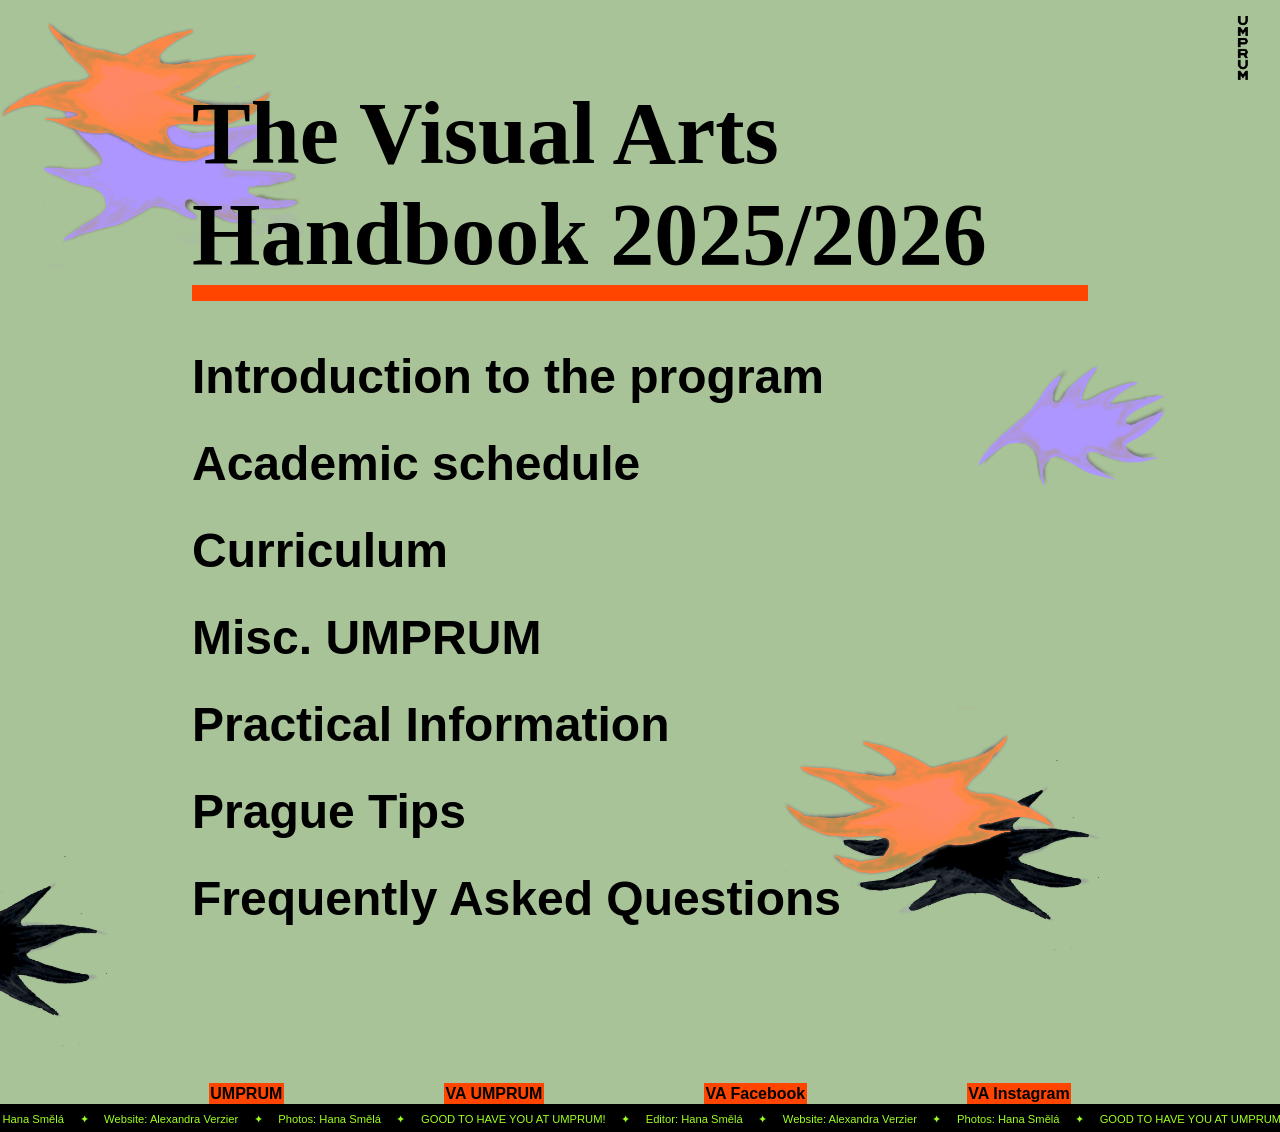
==== commit 51d4c6ad: "more mobile friendly things" ====
--- a/index.html
+++ b/index.html
@@ -25,9 +25,8 @@
 <img src="resources/img/shape3.png" class="bg-illus illus-6">
 <img src="resources/img/shape5.png" class="bg-illus illus-5">
 <img src="resources/img/shape3.png" class="bg-illus illus-3">
+<div id="header"></div>
 
-
-<img src="resources/img/umprum_logo.png" class="logo">
 
 <div class="inside-body">
 <div class="title-homepage">
--- a/resources/css/index.css
+++ b/resources/css/index.css
@@ -40,7 +40,7 @@
 html {
     margin: 0;
     padding: 0;
-    overflow-x: hidden; /* stop horizontal scrollbar */
+    overflow-x: hidden;
 }
 
 footer {
@@ -53,7 +53,7 @@
     background-color: #a9c398;
     margin: 0;
     padding: 0;
-    overflow-x: hidden; /* stop horizontal scrollbar */
+    overflow-x: hidden;
     position: relative;
 
 }
@@ -66,6 +66,26 @@
     position: absolute;
     z-index: -1; /* keep behind content */
     width: 17rem;
+    pointer-events: auto;
+}
+
+.bg-illus:hover {
+    opacity: 0.1;
+    animation: shake 0.5s ease-in-out 2s;
+}
+
+@keyframes shake {
+    0% { transform: translate(0, 0) rotate(0deg); }
+    10% { transform: translate(-2px, 1px) rotate(-1deg); }
+    20% { transform: translate(2px, -1px) rotate(1deg); }
+    30% { transform: translate(-1px, 2px) rotate(-0.5deg); }
+    40% { transform: translate(1px, -2px) rotate(0.5deg); }
+    50% { transform: translate(-1px, 1px) rotate(-0.5deg); }
+    60% { transform: translate(1px, -1px) rotate(0.5deg); }
+    70% { transform: translate(-1px, 1px) rotate(-0.5deg); }
+    80% { transform: translate(1px, -1px) rotate(0.5deg); }
+    90% { transform: translate(-1px, 0px) rotate(-0.2deg); }
+    100% { transform: translate(0, 0) rotate(0deg); }
 }
 
 .illus-1 { top: -0.5rem; left: 0rem; }
@@ -77,9 +97,10 @@
 
 
 
+
 .logo {
     position: absolute;
-    z-index: -1; /* keep behind content */
+    z-index: 1000; /* keep behind content */
     top: 1rem;
     right: 2rem;
     height: 4rem;
@@ -188,6 +209,9 @@
     border-bottom: 1rem solid orangered;
     padding: 14px;
 }
+.index-section br{
+    margin-bottom: 0.3rem;
+}
 
 .title2-section {
     font-size: 3rem;
@@ -484,12 +508,17 @@
     padding: 2rem 0 2rem 0;
 }
 
+.img-mobile {
+    display: none;
+}
+
 .img-mid-width {
     width: 80%;
     padding: 2rem 0 2rem 0;
 }
 .img-banner {
     width: 100vw;
+    margin-bottom: 1rem;
 }
 
 .quote {
@@ -538,9 +567,20 @@
     text-decoration: none;
 }
 
-
+.image-mobile {
+    display: none;
+}
 
 @media (max-width: 480px) {
+
+    .image-pc {
+        display: none;
+    }
+    .image-mobile {
+        display: block;
+        width: 94vw;
+        margin-left: -1.5rem; /* cancels inside-body margin */
+    }
     .nav-left {
         padding-left: 0.1rem;
         padding-right: 0.4rem;
@@ -589,8 +629,10 @@
     }
     .corps-one-column-thin-right,
     .corps-two-column-thin-right {
-        width: 80%;
-        margin-left: 2rem;
+        width: 70%;
+        padding-left: 1.5rem;
+        margin-left: 0;
+        overflow-wrap: break-word;
     }
     .corps-one-column-wide {
         width: 100%;
@@ -621,17 +663,29 @@
         margin-left: -10%;
     }
 
+    .corps-three-columns {
+        grid-gap: 1rem;
+    }
+
     .quote {
         font-size: 1.4rem;
     }
     .title1-section{
-        font-size: 3rem;
+        font-size: 2.6rem;
     }
     .title2-section {
         font-size: 2rem;
     }
     .index-section {
-        font-size: 2rem;
+        font-size: 2.6rem;
+    }
+    .section-big {
+        scroll-margin-top: 2.3rem;
+        margin-bottom: 3rem;
+    }
+
+    .subtitle1-section {
+        font-size: 1.4rem;
     }
 
 
